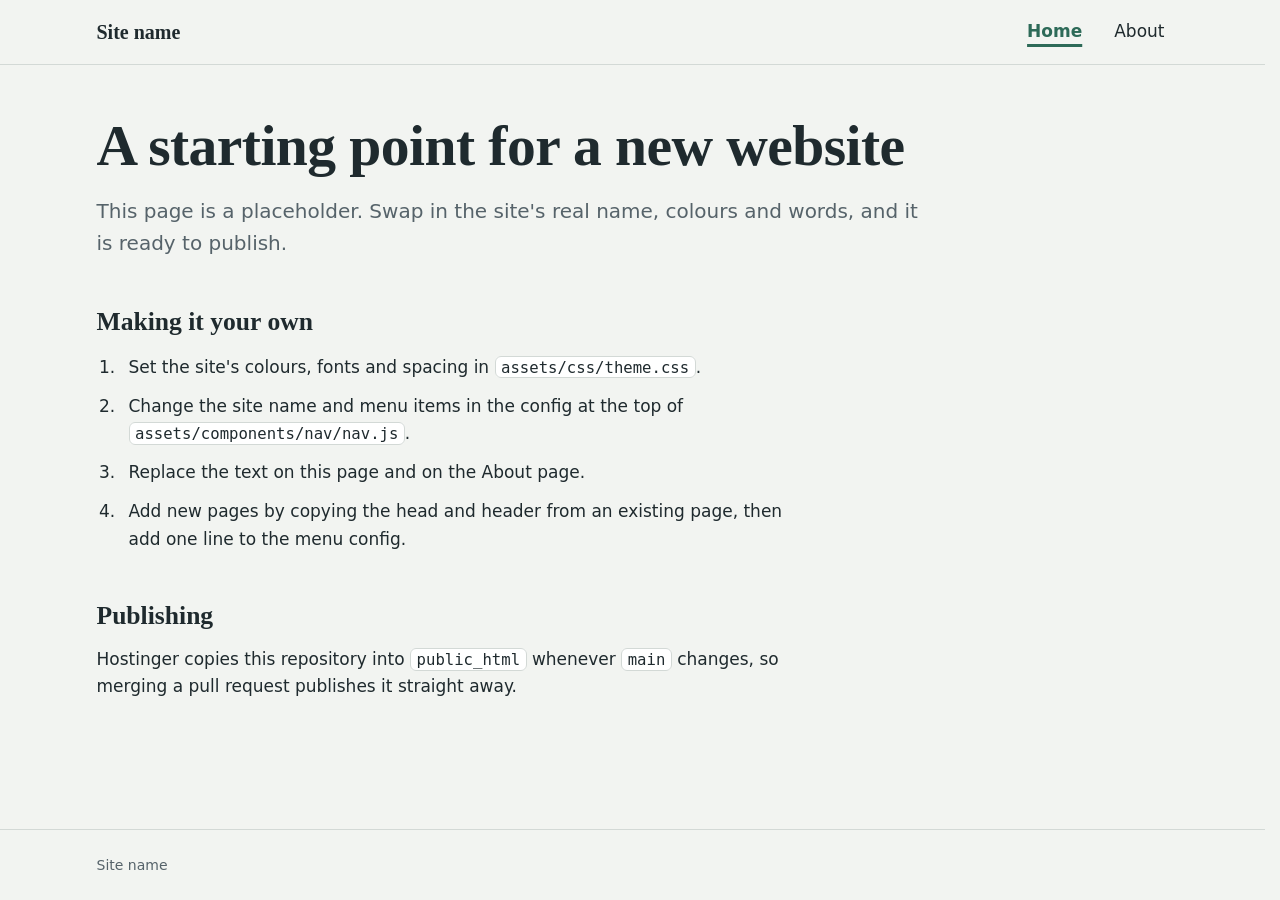
==== index.html @ b84b369e "Initial commit" ====
<!doctype html>
<html lang="en-AU">
<head>
  <meta charset="utf-8">
  <meta name="viewport" content="width=device-width, initial-scale=1">
  <title>Home | Site name</title>
  <meta name="description" content="A plain HTML, CSS and JavaScript starting point for a new website.">
  <link rel="stylesheet" href="assets/css/theme.css">
  <link rel="stylesheet" href="assets/css/main.css">
  <link rel="stylesheet" href="assets/components/nav/nav.css">
  <script src="assets/components/nav/nav.js" defer></script>
</head>
<body>
  <header data-site-nav></header>

  <main id="main" class="page" tabindex="-1">
    <h1>A starting point for a new website</h1>
    <p class="lede">This page is a placeholder. Swap in the site's real name, colours and words, and it is ready to publish.</p>

    <h2>Making it your own</h2>
    <ol class="steps">
      <li>Set the site's colours, fonts and spacing in <code>assets/css/theme.css</code>.</li>
      <li>Change the site name and menu items in the config at the top of <code>assets/components/nav/nav.js</code>.</li>
      <li>Replace the text on this page and on the About page.</li>
      <li>Add new pages by copying the head and header from an existing page, then add one line to the menu config.</li>
    </ol>

    <h2>Publishing</h2>
    <p>Hostinger copies this repository into <code>public_html</code> whenever <code>main</code> changes, so merging a pull request publishes it straight away.</p>
  </main>

  <footer class="site-footer">
    <p>Site name</p>
  </footer>
</body>
</html>
---- assets/css/theme.css ----
/*
  Theme: this site's colours, fonts and spacing.

  This is the ONLY file where colours and fonts are set. Every other
  stylesheet (including the nav component) reads these custom properties.
  The values below are placeholders for the template: replace them with
  each site's own palette and typefaces.
*/

:root {
  /* Colour: placeholder palette (cool paper, slate ink, eucalyptus accent) */
  --colour-paper: #f2f4f1;          /* page background */
  --colour-surface: #ffffff;        /* raised surfaces, mobile menu panel */
  --colour-ink: #1f2a2e;            /* body text */
  --colour-ink-muted: #56636a;      /* secondary text */
  --colour-line: #d3d9d6;           /* borders and dividers */
  --colour-accent: #2d6a58;         /* links, current page, focus ring */
  --colour-accent-strong: #1d4a3d;  /* hover and pressed states */
  --colour-on-accent: #ffffff;      /* text on accent backgrounds */

  /* Fonts: system stacks so the template loads nothing extra */
  --font-body: system-ui, -apple-system, "Segoe UI", Roboto, "Helvetica Neue", Arial, sans-serif;
  --font-display: "Iowan Old Style", "Palatino Linotype", Palatino, "Book Antiqua", Georgia, serif;

  /* Type scale (roughly a 1.25 ratio) */
  --text-sm: 0.875rem;
  --text-base: 1.0625rem;
  --text-lg: 1.25rem;
  --text-xl: 1.6rem;
  --text-2xl: 2.1rem;
  --text-3xl: clamp(2.4rem, 6vw, 3.6rem);
  --leading-body: 1.6;
  --leading-tight: 1.15;
  --measure: 66ch;                  /* comfortable line length */

  /* Spacing */
  --space-1: 0.25rem;
  --space-2: 0.5rem;
  --space-3: 0.75rem;
  --space-4: 1rem;
  --space-5: 1.5rem;
  --space-6: 2rem;
  --space-7: 3rem;
  --space-8: 4.5rem;

  /* Layout */
  --page-max-width: 72rem;
  --page-gutter: clamp(1rem, 4vw, 2.5rem);
  --radius: 0.375rem;

  /* Navigation */
  --nav-bar-height: 4rem;           /* fixed height of the top bar */
  --nav-link-gap: var(--space-5);
  --focus-ring: 3px solid var(--colour-accent);
  --focus-offset: 3px;

  /* Stacking order: the header must sit above everything else on the page */
  --z-nav: 1000;

  /* Motion */
  --duration-fast: 160ms;
  --easing: cubic-bezier(0.2, 0, 0, 1);

  /*
    Breakpoint (for reference only: custom properties cannot be used inside
    media queries). The mobile menu applies under 768 px; 768 px and wider is
    the desktop menu. nav.css and nav.js both use this value.
  */
}
---- assets/css/main.css ----
/*
  Base page styles. Colours, fonts and spacing come from theme.css.
*/

*,
*::before,
*::after {
  box-sizing: border-box;
}

html {
  -webkit-text-size-adjust: 100%;
  text-size-adjust: 100%;
  scrollbar-gutter: stable;
}

body {
  margin: 0;
  min-height: 100vh;
  display: flex;
  flex-direction: column;
  background: var(--colour-paper);
  color: var(--colour-ink);
  font-family: var(--font-body);
  font-size: var(--text-base);
  line-height: var(--leading-body);
}

img {
  max-width: 100%;
  height: auto;
  display: block;
}

h1,
h2,
h3 {
  font-family: var(--font-display);
  font-weight: 600;
  line-height: var(--leading-tight);
  margin: 0 0 var(--space-4);
  text-wrap: balance;
}

h1 {
  font-size: var(--text-3xl);
  letter-spacing: -0.01em;
}

h2 {
  font-size: var(--text-xl);
  margin-top: var(--space-7);
}

p {
  margin: 0 0 var(--space-4);
  max-width: var(--measure);
}

a {
  color: var(--colour-accent);
  text-underline-offset: 0.18em;
}

a:hover {
  color: var(--colour-accent-strong);
}

:focus-visible {
  outline: var(--focus-ring);
  outline-offset: var(--focus-offset);
}

/* Page layout */

.page {
  flex: 1;
  width: 100%;
  max-width: var(--page-max-width);
  margin: 0 auto;
  padding: var(--space-7) var(--page-gutter) var(--space-8);
}

.page:focus {
  outline: none;
}

.lede {
  font-size: var(--text-lg);
  color: var(--colour-ink-muted);
}

.steps {
  max-width: var(--measure);
  padding-left: var(--space-5);
}

.steps li {
  margin-bottom: var(--space-3);
  padding-left: var(--space-2);
}

code {
  font-size: 0.92em;
  background: var(--colour-surface);
  border: 1px solid var(--colour-line);
  border-radius: var(--radius);
  padding: 0.05em 0.35em;
}

.site-footer {
  border-top: 1px solid var(--colour-line);
  color: var(--colour-ink-muted);
  font-size: var(--text-sm);
}

.site-footer p {
  max-width: var(--page-max-width);
  margin: 0 auto;
  padding: var(--space-5) var(--page-gutter);
}

@media (prefers-reduced-motion: reduce) {
  *,
  *::before,
  *::after {
    animation-duration: 0.01ms !important;
    transition-duration: 0.01ms !important;
  }
}
---- assets/components/nav/nav.css ----
/*
  Shared navigation menu styles.
  Colours, fonts and sizes come from assets/css/theme.css.

  Breakpoint: the mobile menu applies under 768 px. This must match
  DESKTOP_QUERY in nav.js.

  Do not add transform, filter or backdrop-filter to .site-header: they
  would trap the fixed mobile panel inside the header.
*/

/*
  Sections reached from a link (in the menu, in the page, or from another
  page) stop just below the sticky header instead of underneath it.
  Set on elements with an id rather than as scroll-padding on <html>:
  scroll-padding makes the page jump when the header itself gets focus.
*/
:where([id]:not(.site-nav__panel)) {
  scroll-margin-top: calc(var(--nav-bar-height) + var(--space-4));
}

/* Reserve the bar's space before the script runs, so the page does not jump. */
[data-site-nav] {
  min-height: var(--nav-bar-height);
}

.site-header {
  position: sticky;
  top: 0;
  z-index: var(--z-nav);
  background: var(--colour-paper);
  border-bottom: 1px solid var(--colour-line);
  font-family: var(--font-body);
}

.site-nav__bar {
  display: flex;
  align-items: center;
  justify-content: space-between;
  gap: var(--space-4);
  height: var(--nav-bar-height);
  max-width: var(--page-max-width);
  margin: 0 auto;
  padding: 0 var(--page-gutter);
}

/* Skip link: hidden until it receives keyboard focus */
.site-nav__skip {
  position: absolute;
  top: var(--space-2);
  left: var(--space-2);
  z-index: 1;
  padding: var(--space-2) var(--space-4);
  background: var(--colour-accent);
  color: var(--colour-on-accent);
  border-radius: var(--radius);
  transform: translateY(-200%);
}

.site-nav__skip:focus {
  transform: none;
  color: var(--colour-on-accent);
}

.site-nav__brand {
  font-family: var(--font-display);
  font-size: var(--text-lg);
  font-weight: 600;
  color: var(--colour-ink);
  text-decoration: none;
  white-space: nowrap;
  overflow: hidden;
  text-overflow: ellipsis;
  min-width: 0;
}

.site-nav__brand:hover {
  color: var(--colour-accent-strong);
}

.site-nav__list {
  list-style: none;
  margin: 0;
  padding: 0;
}

.site-nav__link {
  color: var(--colour-ink);
  text-decoration: none;
  border-radius: var(--radius);
}

.site-nav__link:hover {
  color: var(--colour-accent-strong);
  text-decoration: underline;
  text-decoration-thickness: 1px;
}

.site-nav__link[aria-current="page"] {
  color: var(--colour-accent);
  font-weight: 600;
  text-decoration: underline;
  text-decoration-thickness: 3px;
  text-underline-offset: 0.4em;
}

.site-nav__skip:focus-visible,
.site-nav__brand:focus-visible,
.site-nav__link:focus-visible,
.site-nav__toggle:focus-visible {
  outline: var(--focus-ring);
  outline-offset: var(--focus-offset);
}

/* Hamburger button */
.site-nav__toggle {
  display: none;
  flex: none;
  align-items: center;
  justify-content: center;
  width: 2.75rem;
  height: 2.75rem;
  margin-right: calc(var(--space-2) * -1);
  padding: 0;
  border: 0;
  border-radius: var(--radius);
  background: transparent;
  color: var(--colour-ink);
  cursor: pointer;
}

.site-nav__icon,
.site-nav__icon::before,
.site-nav__icon::after {
  display: block;
  width: 1.375rem;
  height: 2px;
  background: currentColor;
  border-radius: 1px;
  transition: transform var(--duration-fast) var(--easing),
    background-color var(--duration-fast) var(--easing);
}

.site-nav__icon {
  position: relative;
}

.site-nav__icon::before,
.site-nav__icon::after {
  content: "";
  position: absolute;
  left: 0;
}

.site-nav__icon::before {
  transform: translateY(-7px);
}

.site-nav__icon::after {
  transform: translateY(7px);
}

/* Bars become a cross while the menu is open */
.site-nav__toggle[aria-expanded="true"] .site-nav__icon {
  background-color: transparent;
}

.site-nav__toggle[aria-expanded="true"] .site-nav__icon::before {
  transform: rotate(45deg);
}

.site-nav__toggle[aria-expanded="true"] .site-nav__icon::after {
  transform: rotate(-45deg);
}

/* Desktop: 768 px and wider */
@media (min-width: 768px) {
  .site-nav__list {
    display: flex;
    gap: var(--nav-link-gap);
  }

  .site-nav__link {
    display: inline-block;
    padding: var(--space-2) var(--space-1);
  }
}

/* Mobile: under 768 px */
@media (max-width: 767.98px) {
  .site-nav__toggle {
    display: inline-flex;
  }

  /* The panel fills the screen below the bar and scrolls on its own */
  .site-nav__panel {
    position: fixed;
    top: var(--nav-bar-height);
    right: 0;
    bottom: 0;
    left: 0;
    overflow-y: auto;
    overscroll-behavior: contain;
    padding: var(--space-4) var(--page-gutter) var(--space-7);
    background: var(--colour-surface);
    border-top: 1px solid var(--colour-line);
    visibility: hidden;
    opacity: 0;
    transform: translateY(-0.5rem);
    transition: opacity var(--duration-fast) var(--easing),
      transform var(--duration-fast) var(--easing),
      visibility 0s linear var(--duration-fast);
  }

  .site-header.is-open .site-nav__panel {
    visibility: visible;
    opacity: 1;
    transform: none;
    transition: opacity var(--duration-fast) var(--easing),
      transform var(--duration-fast) var(--easing),
      visibility 0s linear 0s;
  }

  .site-nav__list li {
    border-bottom: 1px solid var(--colour-line);
  }

  .site-nav__link {
    display: block;
    padding: var(--space-4) var(--space-1);
    font-size: var(--text-lg);
  }
}

/*
  Stops the page behind the open mobile menu from scrolling.
  Lock <html> only: putting overflow: hidden on <body> as well makes the body
  its own scroll container, which breaks the sticky header on scrolled pages.
*/
html.site-nav-lock {
  overflow: hidden;
}
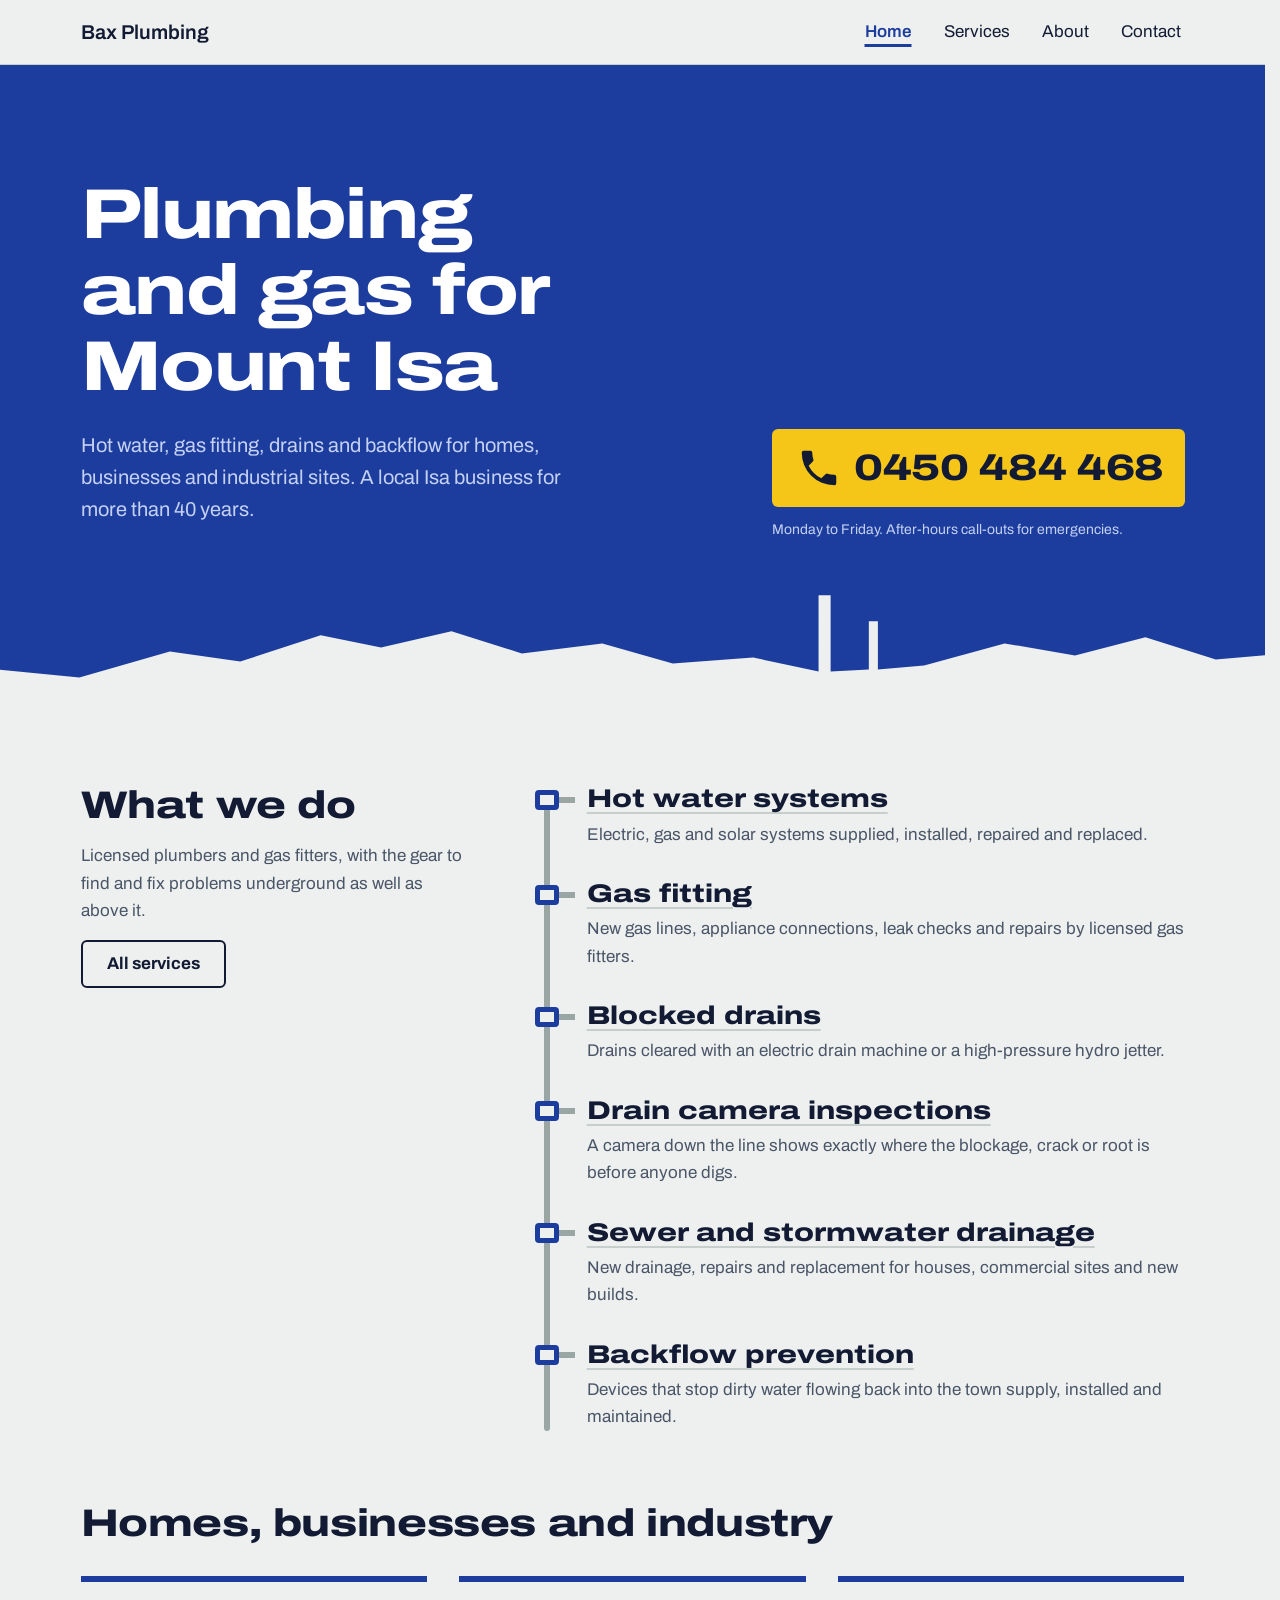
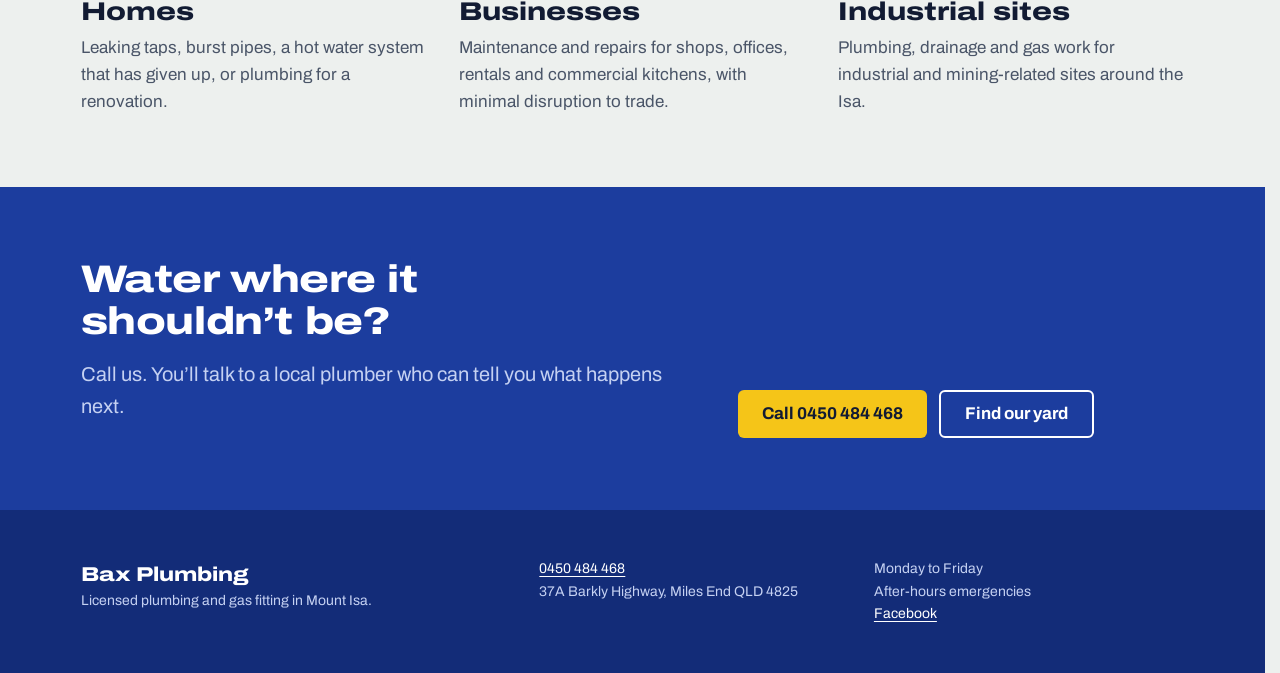
==== commit a224a391: "Redesign site for Bax Plumbing, Mount Isa New home, services, about and contact pages with the busin" ====
--- a/index.html
+++ b/index.html
@@ -3,34 +3,147 @@
 <head>
   <meta charset="utf-8">
   <meta name="viewport" content="width=device-width, initial-scale=1">
-  <title>Home | Site name</title>
-  <meta name="description" content="A plain HTML, CSS and JavaScript starting point for a new website.">
+  <title>Bax Plumbing | Plumbers and gas fitters in Mount Isa</title>
+  <meta name="description" content="Bax Plumbing: hot water, gas fitting, drain clearing, drain cameras and backflow prevention for homes, businesses and industry in Mount Isa. Local for more than 40 years.">
+  <link rel="preload" href="assets/fonts/archivo-variable-latin.woff2" as="font" type="font/woff2" crossorigin>
   <link rel="stylesheet" href="assets/css/theme.css">
   <link rel="stylesheet" href="assets/css/main.css">
   <link rel="stylesheet" href="assets/components/nav/nav.css">
   <script src="assets/components/nav/nav.js" defer></script>
+  <script type="application/ld+json">
+  {
+    "@context": "https://schema.org",
+    "@type": "Plumber",
+    "name": "Bax Plumbing Pty Ltd",
+    "telephone": "+61 450 484 468",
+    "address": {
+      "@type": "PostalAddress",
+      "streetAddress": "37A Barkly Highway",
+      "addressLocality": "Miles End",
+      "addressRegion": "QLD",
+      "postalCode": "4825",
+      "addressCountry": "AU"
+    },
+    "areaServed": "Mount Isa",
+    "sameAs": ["https://www.facebook.com/BaxPlumbingContractors/"]
+  }
+  </script>
 </head>
 <body>
   <header data-site-nav></header>
 
-  <main id="main" class="page" tabindex="-1">
-    <h1>A starting point for a new website</h1>
-    <p class="lede">This page is a placeholder. Swap in the site's real name, colours and words, and it is ready to publish.</p>
+  <main id="main" tabindex="-1">
+    <section class="hero sky" aria-labelledby="hero-title">
+      <div class="wrap hero__inner">
+        <div>
+          <h1 id="hero-title">Plumbing and gas for Mount Isa</h1>
+          <p class="lede">Hot water, gas fitting, drains and backflow for homes, businesses and industrial sites. A local Isa business for more than 40 years.</p>
+        </div>
+        <div class="hero__call">
+          <a class="btn btn--call hero__phone" href="tel:+61450484468">
+            <svg viewBox="0 0 24 24" aria-hidden="true" focusable="false"><path fill="currentColor" d="M6.6 10.8a15.1 15.1 0 0 0 6.6 6.6l2.2-2.2a1 1 0 0 1 1-.25 11.4 11.4 0 0 0 3.6.57 1 1 0 0 1 1 1V20a1 1 0 0 1-1 1A17 17 0 0 1 3 4a1 1 0 0 1 1-1h3.5a1 1 0 0 1 1 1c0 1.25.2 2.45.57 3.57a1 1 0 0 1-.25 1L6.6 10.8Z"/></svg>
+            0450 484 468
+          </a>
+          <p class="hero__note muted">Monday to Friday. After-hours call-outs for emergencies.</p>
+        </div>
+      </div>
+      <svg class="hero__skyline" viewBox="0 0 1440 140" preserveAspectRatio="xMidYMax slice" aria-hidden="true" focusable="false">
+        <path fill="currentColor" d="M0 112 L90 96 L170 104 L260 78 L330 88 L410 62 L470 74 L540 58 L610 80 L690 70 L760 90 L840 84 L905 98 L905 22 L917 22 L917 98 L955 96 L955 48 L964 48 L964 96 L1010 92 L1090 70 L1160 82 L1230 64 L1300 86 L1370 80 L1440 92 L1440 140 L0 140 Z"/>
+      </svg>
+    </section>
 
-    <h2>Making it your own</h2>
-    <ol class="steps">
-      <li>Set the site's colours, fonts and spacing in <code>assets/css/theme.css</code>.</li>
-      <li>Change the site name and menu items in the config at the top of <code>assets/components/nav/nav.js</code>.</li>
-      <li>Replace the text on this page and on the About page.</li>
-      <li>Add new pages by copying the head and header from an existing page, then add one line to the menu config.</li>
-    </ol>
+    <section class="section" aria-labelledby="services-title">
+      <div class="wrap split">
+        <div class="section__head">
+          <h2 id="services-title">What we do</h2>
+          <p>Licensed plumbers and gas fitters, with the gear to find and fix problems underground as well as above it.</p>
+          <a class="btn btn--plain" href="services.html">All services</a>
+        </div>
+        <ul class="pipe-run">
+          <li>
+            <h3><a href="services.html#hot-water">Hot water systems</a></h3>
+            <p>Electric, gas and solar systems supplied, installed, repaired and replaced.</p>
+          </li>
+          <li>
+            <h3><a href="services.html#gas">Gas fitting</a></h3>
+            <p>New gas lines, appliance connections, leak checks and repairs by licensed gas fitters.</p>
+          </li>
+          <li>
+            <h3><a href="services.html#drains">Blocked drains</a></h3>
+            <p>Drains cleared with an electric drain machine or a high-pressure hydro jetter.</p>
+          </li>
+          <li>
+            <h3><a href="services.html#camera">Drain camera inspections</a></h3>
+            <p>A camera down the line shows exactly where the blockage, crack or root is before anyone digs.</p>
+          </li>
+          <li>
+            <h3><a href="services.html#sewer">Sewer and stormwater drainage</a></h3>
+            <p>New drainage, repairs and replacement for houses, commercial sites and new builds.</p>
+          </li>
+          <li>
+            <h3><a href="services.html#backflow">Backflow prevention</a></h3>
+            <p>Devices that stop dirty water flowing back into the town supply, installed and maintained.</p>
+          </li>
+        </ul>
+      </div>
+    </section>
 
-    <h2>Publishing</h2>
-    <p>Hostinger copies this repository into <code>public_html</code> whenever <code>main</code> changes, so merging a pull request publishes it straight away.</p>
+    <section class="section" aria-labelledby="sectors-title">
+      <div class="wrap">
+        <div class="section__head">
+          <h2 id="sectors-title">Homes, businesses and industry</h2>
+        </div>
+        <ul class="sectors">
+          <li>
+            <h3>Homes</h3>
+            <p>Leaking taps, burst pipes, a hot water system that has given up, or plumbing for a renovation.</p>
+          </li>
+          <li>
+            <h3>Businesses</h3>
+            <p>Maintenance and repairs for shops, offices, rentals and commercial kitchens, with minimal disruption to trade.</p>
+          </li>
+          <li>
+            <h3>Industrial sites</h3>
+            <p>Plumbing, drainage and gas work for industrial and mining-related sites around the Isa.</p>
+          </li>
+        </ul>
+      </div>
+    </section>
+
+    <section class="sky call-band" aria-labelledby="call-title">
+      <div class="wrap call-band__inner">
+        <div>
+          <h2 id="call-title">Water where it shouldn’t be?</h2>
+          <p class="lede">Call us. You’ll talk to a local plumber who can tell you what happens next.</p>
+        </div>
+        <div class="call-band__actions">
+          <a class="btn btn--call" href="tel:+61450484468">Call 0450 484 468</a>
+          <a class="btn btn--plain" href="contact.html">Find our yard</a>
+        </div>
+      </div>
+    </section>
   </main>
 
   <footer class="site-footer">
-    <p>Site name</p>
+    <div class="wrap site-footer__inner">
+      <div>
+        <p class="site-footer__name">Bax Plumbing</p>
+        <p>Licensed plumbing and gas fitting in Mount Isa.</p>
+      </div>
+      <div>
+        <p><a href="tel:+61450484468">0450 484 468</a></p>
+        <p>37A Barkly Highway, Miles End QLD 4825</p>
+      </div>
+      <div>
+        <p>Monday to Friday</p>
+        <p>After-hours emergencies</p>
+        <p><a href="https://www.facebook.com/BaxPlumbingContractors/">Facebook</a></p>
+      </div>
+    </div>
   </footer>
+
+  <div class="call-bar">
+    <a class="btn btn--call" href="tel:+61450484468">Call 0450 484 468</a>
+  </div>
 </body>
 </html>
--- a/assets/css/theme.css
+++ b/assets/css/theme.css
@@ -1,37 +1,63 @@
 /*
-  Theme: this site's colours, fonts and spacing.
+  Theme: Bax Plumbing's colours, fonts and spacing.
 
   This is the ONLY file where colours and fonts are set. Every other
   stylesheet (including the nav component) reads these custom properties.
-  The values below are placeholders for the template: replace them with
-  each site's own palette and typefaces.
+
+  Direction: trade signwriting for an outback town. Cobalt "Isa sky",
+  hi-vis yellow saved for calls to action, galvanised-steel greys.
+  One typeface (Archivo) used at two widths: wide and heavy for headings,
+  normal width for reading.
 */
 
+/* Archivo variable font (SIL Open Font Licence), self-hosted so the site
+   loads nothing from other servers. Covers weights 100–900, widths 62–125%. */
+@font-face {
+  font-family: "Archivo";
+  font-style: normal;
+  font-weight: 100 900;
+  font-stretch: 62% 125%;
+  font-display: swap;
+  src: url("../fonts/archivo-variable-latin.woff2") format("woff2");
+}
+
 :root {
-  /* Colour: placeholder palette (cool paper, slate ink, eucalyptus accent) */
-  --colour-paper: #f2f4f1;          /* page background */
+  /* Colour */
+  --colour-paper: #edf0ee;          /* page background: galvanised grey */
   --colour-surface: #ffffff;        /* raised surfaces, mobile menu panel */
-  --colour-ink: #1f2a2e;            /* body text */
-  --colour-ink-muted: #56636a;      /* secondary text */
-  --colour-line: #d3d9d6;           /* borders and dividers */
-  --colour-accent: #2d6a58;         /* links, current page, focus ring */
-  --colour-accent-strong: #1d4a3d;  /* hover and pressed states */
+  --colour-ink: #121b33;            /* body text: deep navy */
+  --colour-ink-muted: #4a5568;      /* secondary text */
+  --colour-line: #c7cfcd;           /* borders and dividers */
+  --colour-accent: #1c3d9e;         /* links, current page, focus ring */
+  --colour-accent-strong: #122a72;  /* hover and pressed states */
   --colour-on-accent: #ffffff;      /* text on accent backgrounds */
 
-  /* Fonts: system stacks so the template loads nothing extra */
-  --font-body: system-ui, -apple-system, "Segoe UI", Roboto, "Helvetica Neue", Arial, sans-serif;
-  --font-display: "Iowan Old Style", "Palatino Linotype", Palatino, "Book Antiqua", Georgia, serif;
+  --colour-sky: #1c3d9e;            /* hero and feature bands */
+  --colour-sky-deep: #132c78;       /* darker band, footer */
+  --colour-on-sky: #ffffff;         /* text on sky */
+  --colour-on-sky-muted: #c5d1f2;   /* secondary text on sky */
+  --colour-hivis: #f5c518;          /* call buttons only */
+  --colour-hivis-strong: #ffd84a;   /* call button hover */
+  --colour-on-hivis: #121b33;       /* text on hi-vis */
+  --colour-pipe: #9aa6a3;           /* the pipe-run line on service lists */
+
+  /* Fonts */
+  --font-body: "Archivo", system-ui, -apple-system, "Segoe UI", Roboto, "Helvetica Neue", Arial, sans-serif;
+  --font-display: "Archivo", "Arial Black", system-ui, sans-serif;
+  --display-stretch: 125%;          /* wide signwriting headings */
+  --display-weight: 800;
 
   /* Type scale (roughly a 1.25 ratio) */
   --text-sm: 0.875rem;
   --text-base: 1.0625rem;
   --text-lg: 1.25rem;
   --text-xl: 1.6rem;
-  --text-2xl: 2.1rem;
-  --text-3xl: clamp(2.4rem, 6vw, 3.6rem);
+  --text-2xl: clamp(1.75rem, 4vw, 2.4rem);
+  --text-3xl: clamp(2.2rem, 6.2vw, 4.4rem);
+  --text-phone: clamp(1.45rem, 1.2rem + 1.6vw, 2.3rem);
   --leading-body: 1.6;
-  --leading-tight: 1.15;
-  --measure: 66ch;                  /* comfortable line length */
+  --leading-tight: 1.08;
+  --measure: 62ch;                  /* comfortable line length */
 
   /* Spacing */
   --space-1: 0.25rem;
@@ -42,20 +68,24 @@
   --space-6: 2rem;
   --space-7: 3rem;
   --space-8: 4.5rem;
+  --space-9: 7rem;
 
   /* Layout */
-  --page-max-width: 72rem;
+  --page-max-width: 74rem;
   --page-gutter: clamp(1rem, 4vw, 2.5rem);
   --radius: 0.375rem;
+  --pipe-width: 6px;
 
   /* Navigation */
   --nav-bar-height: 4rem;           /* fixed height of the top bar */
   --nav-link-gap: var(--space-5);
   --focus-ring: 3px solid var(--colour-accent);
+  --focus-ring-on-sky: 3px solid var(--colour-hivis);
   --focus-offset: 3px;
 
   /* Stacking order: the header must sit above everything else on the page */
   --z-nav: 1000;
+  --z-call-bar: 900;                /* mobile call bar sits below the menu */
 
   /* Motion */
   --duration-fast: 160ms;
--- a/assets/css/main.css
+++ b/assets/css/main.css
@@ -26,7 +26,8 @@
   line-height: var(--leading-body);
 }
 
-img {
+img,
+svg {
   max-width: 100%;
   height: auto;
   display: block;
@@ -36,7 +37,8 @@
 h2,
 h3 {
   font-family: var(--font-display);
-  font-weight: 600;
+  font-stretch: var(--display-stretch);
+  font-weight: var(--display-weight);
   line-height: var(--leading-tight);
   margin: 0 0 var(--space-4);
   text-wrap: balance;
@@ -44,12 +46,16 @@
 
 h1 {
   font-size: var(--text-3xl);
+  letter-spacing: -0.02em;
+}
+
+h2 {
+  font-size: var(--text-2xl);
   letter-spacing: -0.01em;
 }
 
-h2 {
-  font-size: var(--text-xl);
-  margin-top: var(--space-7);
+h3 {
+  font-size: var(--text-lg);
 }
 
 p {
@@ -71,18 +77,18 @@
   outline-offset: var(--focus-offset);
 }
 
-/* Page layout */
-
-.page {
+main:focus {
+  outline: none;
+}
+
+main {
   flex: 1;
-  width: 100%;
+}
+
+.wrap {
   max-width: var(--page-max-width);
   margin: 0 auto;
-  padding: var(--space-7) var(--page-gutter) var(--space-8);
-}
-
-.page:focus {
-  outline: none;
+  padding: 0 var(--page-gutter);
 }
 
 .lede {
@@ -90,34 +96,496 @@
   color: var(--colour-ink-muted);
 }
 
-.steps {
+/* ---------------------------------------------------------------
+   Buttons
+   --------------------------------------------------------------- */
+
+.btn {
+  display: inline-flex;
+  align-items: center;
+  gap: var(--space-3);
+  min-height: 3rem;
+  padding: var(--space-3) var(--space-5);
+  border-radius: var(--radius);
+  font-weight: 700;
+  text-decoration: none;
+  line-height: 1.2;
+}
+
+/* Hi-vis: used only for calling the business */
+.btn--call {
+  background: var(--colour-hivis);
+  color: var(--colour-on-hivis);
+}
+
+.btn--call:hover {
+  background: var(--colour-hivis-strong);
+  color: var(--colour-on-hivis);
+}
+
+.btn--plain {
+  border: 2px solid currentColor;
+  color: inherit;
+}
+
+.btn--plain:hover {
+  color: inherit;
+  background: rgb(255 255 255 / 0.12);
+}
+
+.btn svg {
+  width: 1.25em;
+  height: 1.25em;
+  flex: none;
+}
+
+/* ---------------------------------------------------------------
+   Sky bands (hero, call band): white text on cobalt
+   --------------------------------------------------------------- */
+
+.sky {
+  background: var(--colour-sky);
+  color: var(--colour-on-sky);
+}
+
+.sky a:not(.btn) {
+  color: var(--colour-on-sky);
+}
+
+.sky :focus-visible {
+  outline: var(--focus-ring-on-sky);
+}
+
+.sky .lede,
+.sky .muted {
+  color: var(--colour-on-sky-muted);
+}
+
+/* ---------------------------------------------------------------
+   Home hero
+   --------------------------------------------------------------- */
+
+.hero {
+  position: relative;
+  overflow: hidden;
+}
+
+.hero__inner {
+  display: grid;
+  gap: var(--space-6);
+  padding-top: var(--space-8);
+  padding-bottom: var(--space-6);
+}
+
+.hero h1 {
+  max-width: 14ch;
+  margin-bottom: var(--space-5);
+}
+
+.hero .lede {
+  max-width: 44ch;
+}
+
+/* The phone number is the point of the page, so it gets the most room */
+.hero__call {
+  display: grid;
+  gap: var(--space-3);
+  align-content: start;
+}
+
+.hero__phone {
+  font-size: var(--text-phone);
+  font-stretch: var(--display-stretch);
+  font-weight: var(--display-weight);
+  letter-spacing: -0.01em;
+  white-space: nowrap;
+  padding: var(--space-4) var(--space-5);
+}
+
+.hero__note {
+  margin: 0;
+  font-size: var(--text-sm);
+}
+
+/* Skyline: the ranges and mine stacks of Mount Isa, cut out of the page
+   colour so the page below rises into the hero like the horizon. */
+.hero__skyline {
+  width: 100%;
+  height: clamp(4.5rem, 11vw, 9rem);
+  color: var(--colour-paper);
+  margin-bottom: -1px;
+}
+
+@media (min-width: 900px) {
+  .hero__inner {
+    grid-template-columns: minmax(0, 1.6fr) minmax(0, 1fr);
+    align-items: end;
+    padding-top: var(--space-9);
+  }
+
+  .hero__call {
+    justify-items: start;
+  }
+}
+
+/* ---------------------------------------------------------------
+   Inner page introduction
+   --------------------------------------------------------------- */
+
+.page-intro {
+  padding-top: var(--space-8);
+  padding-bottom: var(--space-7);
+}
+
+.page-intro h1 {
+  max-width: 16ch;
+}
+
+/* ---------------------------------------------------------------
+   Sections
+   --------------------------------------------------------------- */
+
+.section {
+  padding-top: var(--space-8);
+  padding-bottom: var(--space-8);
+}
+
+.section + .section,
+.section--flush {
+  padding-top: 0;
+}
+
+.section__head {
+  margin-bottom: var(--space-6);
+}
+
+.section__head p {
+  color: var(--colour-ink-muted);
+}
+
+@media (min-width: 900px) {
+  .split {
+    display: grid;
+    grid-template-columns: minmax(0, 1fr) minmax(0, 1.7fr);
+    gap: var(--space-8);
+    align-items: start;
+  }
+
+  .split > .section__head {
+    position: sticky;
+    top: calc(var(--nav-bar-height) + var(--space-6));
+  }
+}
+
+/* ---------------------------------------------------------------
+   Pipe run: services hang off a vertical pipe like fittings.
+   Not a sequence, so the fittings are plain, not numbered.
+   --------------------------------------------------------------- */
+
+.pipe-run {
+  --pipe-indent: 3.25rem;         /* room for the pipe and fittings */
+  --pipe-x: 0.75rem;              /* centre line of the pipe */
+  --fitting-w: 1.5rem;
+  --fitting-h: 1.25rem;
+  --fitting-top: 0.3rem;          /* lines the fitting up with the h3 */
+  list-style: none;
+  margin: 0;
+  padding: 0 0 0 var(--pipe-indent);
+  position: relative;
+}
+
+.pipe-run::before {
+  content: "";
+  position: absolute;
+  top: var(--fitting-top);
+  bottom: 0;
+  left: calc(var(--pipe-x) - var(--pipe-width) / 2);
+  width: var(--pipe-width);
+  border-radius: var(--pipe-width);
+  background: var(--colour-pipe);
+}
+
+.pipe-run > li {
+  position: relative;
+  padding-bottom: var(--space-6);
+}
+
+.pipe-run > li:last-child {
+  padding-bottom: 0;
+}
+
+/* The fitting: a collar on the pipe beside each service */
+.pipe-run > li::before {
+  content: "";
+  position: absolute;
+  z-index: 1;
+  top: var(--fitting-top);
+  left: calc(var(--pipe-x) - var(--fitting-w) / 2 - var(--pipe-indent));
+  width: var(--fitting-w);
+  height: var(--fitting-h);
+  border-radius: 0.25rem;
+  background: var(--colour-paper);
+  border: 5px solid var(--colour-sky);
+}
+
+/* The tee: a short branch from the pipe towards the service name */
+.pipe-run > li::after {
+  content: "";
+  position: absolute;
+  top: calc(var(--fitting-top) + var(--fitting-h) / 2 - var(--pipe-width) / 2);
+  left: calc(var(--pipe-x) - var(--pipe-indent));
+  width: calc(var(--pipe-indent) - var(--pipe-x) - var(--space-3));
+  height: var(--pipe-width);
+  background: var(--colour-pipe);
+}
+
+.pipe-run h3 {
+  font-size: var(--text-xl);
+  margin-bottom: var(--space-2);
+}
+
+.pipe-run h3 a {
+  color: var(--colour-ink);
+  text-decoration-color: var(--colour-line);
+  text-decoration-thickness: 2px;
+}
+
+.pipe-run h3 a:hover {
+  color: var(--colour-accent);
+  text-decoration-color: currentColor;
+}
+
+.pipe-run p {
+  margin: 0;
+  color: var(--colour-ink-muted);
+}
+
+/* ---------------------------------------------------------------
+   Who we work for: three plain columns, no cards
+   --------------------------------------------------------------- */
+
+.sectors {
+  display: grid;
+  gap: var(--space-6);
+  margin: 0;
+  padding: 0;
+  list-style: none;
+}
+
+.sectors > li {
+  border-top: var(--pipe-width) solid var(--colour-sky);
+  padding-top: var(--space-4);
+}
+
+.sectors h3 {
+  font-size: var(--text-xl);
+  margin-bottom: var(--space-2);
+}
+
+.sectors p {
+  margin: 0;
+  color: var(--colour-ink-muted);
+}
+
+@media (min-width: 768px) {
+  .sectors {
+    grid-template-columns: repeat(3, minmax(0, 1fr));
+  }
+}
+
+/* ---------------------------------------------------------------
+   Call band
+   --------------------------------------------------------------- */
+
+.call-band {
+  padding-top: var(--space-8);
+  padding-bottom: var(--space-8);
+}
+
+.call-band__inner {
+  display: grid;
+  gap: var(--space-6);
+}
+
+.call-band h2 {
+  max-width: 18ch;
+}
+
+.call-band__actions {
+  display: flex;
+  flex-wrap: wrap;
+  gap: var(--space-3);
+}
+
+@media (min-width: 900px) {
+  .call-band__inner {
+    grid-template-columns: minmax(0, 1.4fr) minmax(0, 1fr);
+    align-items: end;
+  }
+}
+
+/* ---------------------------------------------------------------
+   Service detail (services page)
+   --------------------------------------------------------------- */
+
+.service {
+  display: grid;
+  gap: var(--space-4);
+  padding: var(--space-7) 0;
+  border-top: 1px solid var(--colour-line);
+}
+
+.service:first-of-type {
+  border-top: 0;
+  padding-top: 0;
+}
+
+.service h2 {
+  font-size: var(--text-xl);
+  margin: 0;
+}
+
+.service ul {
+  margin: 0 0 var(--space-4);
+  padding-left: var(--space-5);
+  max-width: var(--measure);
+}
+
+.service li {
+  margin-bottom: var(--space-2);
+}
+
+@media (min-width: 900px) {
+  .service {
+    grid-template-columns: minmax(0, 1fr) minmax(0, 1.7fr);
+    gap: var(--space-8);
+  }
+}
+
+/* ---------------------------------------------------------------
+   Contact details
+   --------------------------------------------------------------- */
+
+.details {
+  display: grid;
+  gap: var(--space-6);
+  margin: 0;
+}
+
+.details dt {
+  font-weight: 700;
+  margin-bottom: var(--space-1);
+}
+
+.details dd {
+  margin: 0;
+  color: var(--colour-ink-muted);
+}
+
+.details .details__big {
+  font-size: var(--text-xl);
+  font-stretch: var(--display-stretch);
+  font-weight: var(--display-weight);
+  color: var(--colour-ink);
+}
+
+@media (min-width: 768px) {
+  .details {
+    grid-template-columns: repeat(2, minmax(0, 1fr));
+  }
+}
+
+.prose h2 {
+  margin-top: var(--space-7);
+}
+
+.prose ul {
   max-width: var(--measure);
   padding-left: var(--space-5);
 }
 
-.steps li {
-  margin-bottom: var(--space-3);
-  padding-left: var(--space-2);
-}
-
-code {
-  font-size: 0.92em;
-  background: var(--colour-surface);
-  border: 1px solid var(--colour-line);
-  border-radius: var(--radius);
-  padding: 0.05em 0.35em;
-}
+.prose li {
+  margin-bottom: var(--space-2);
+}
+
+/* ---------------------------------------------------------------
+   Footer
+   --------------------------------------------------------------- */
 
 .site-footer {
-  border-top: 1px solid var(--colour-line);
-  color: var(--colour-ink-muted);
+  background: var(--colour-sky-deep);
+  color: var(--colour-on-sky-muted);
   font-size: var(--text-sm);
 }
 
+.site-footer a {
+  color: var(--colour-on-sky);
+}
+
+.site-footer :focus-visible {
+  outline: var(--focus-ring-on-sky);
+}
+
+.site-footer__inner {
+  display: grid;
+  gap: var(--space-5);
+  padding-top: var(--space-7);
+  padding-bottom: var(--space-7);
+}
+
+.site-footer__name {
+  font-size: var(--text-lg);
+  font-stretch: var(--display-stretch);
+  font-weight: var(--display-weight);
+  color: var(--colour-on-sky);
+  margin-bottom: var(--space-2);
+}
+
 .site-footer p {
-  max-width: var(--page-max-width);
-  margin: 0 auto;
-  padding: var(--space-5) var(--page-gutter);
+  margin: 0;
+}
+
+@media (min-width: 768px) {
+  .site-footer__inner {
+    grid-template-columns: 1.4fr 1fr 1fr;
+  }
+}
+
+/* ---------------------------------------------------------------
+   Mobile call bar: always one tap from a plumber.
+   Sits below the nav (z-index) so the open menu covers it.
+   --------------------------------------------------------------- */
+
+.call-bar {
+  display: none;
+}
+
+@media (max-width: 767.98px) {
+  .call-bar {
+    display: flex;
+    position: fixed;
+    left: 0;
+    right: 0;
+    bottom: 0;
+    z-index: var(--z-call-bar);
+    padding: var(--space-2) var(--page-gutter) calc(var(--space-2) + env(safe-area-inset-bottom));
+    background: var(--colour-sky-deep);
+  }
+
+  .call-bar .btn {
+    flex: 1;
+    justify-content: center;
+    font-size: var(--text-lg);
+  }
+
+  .call-bar :focus-visible {
+    outline: var(--focus-ring-on-sky);
+  }
+
+  /* Room so the bar never hides the end of the footer */
+  body {
+    padding-bottom: 4.5rem;
+  }
 }
 
 @media (prefers-reduced-motion: reduce) {
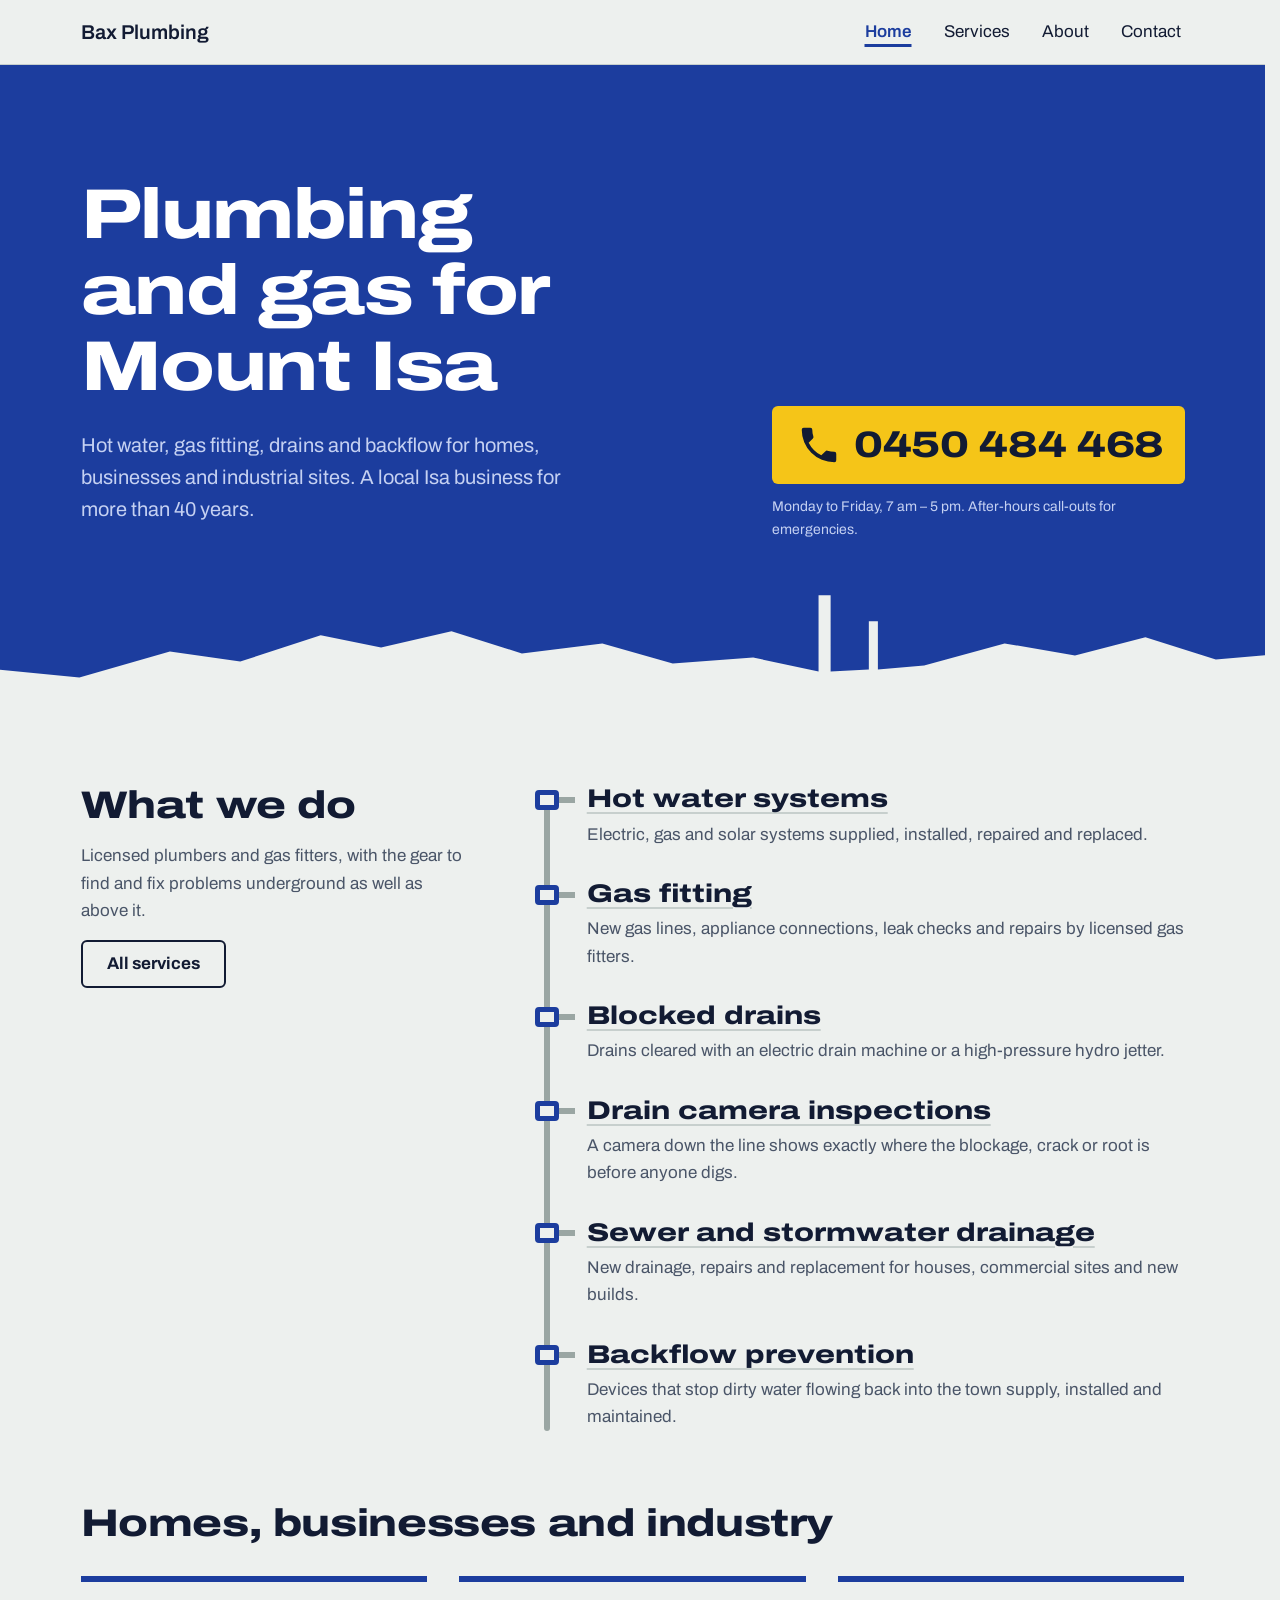
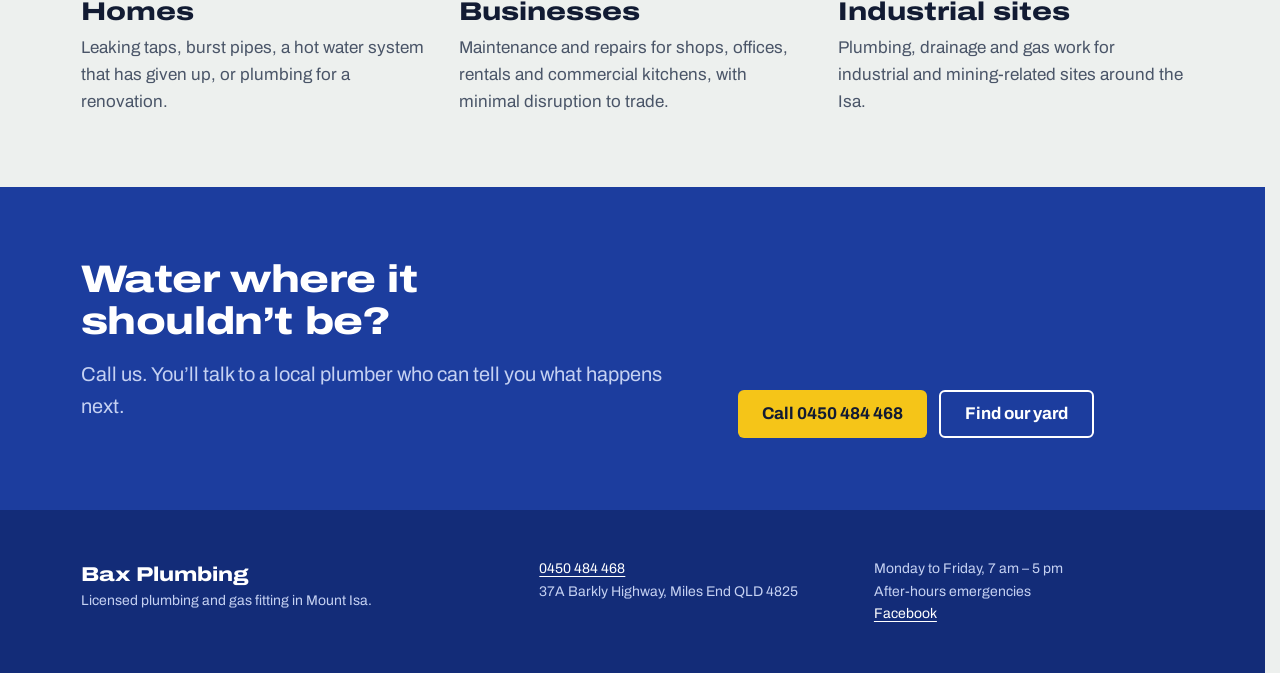
==== commit 49eac8f5: "Add opening hours and drop unconfirmed service details Hours from the Google Business listing: Monda" ====
--- a/index.html
+++ b/index.html
@@ -25,6 +25,7 @@
       "addressCountry": "AU"
     },
     "areaServed": "Mount Isa",
+    "openingHours": "Mo-Fr 07:00-17:00",
     "sameAs": ["https://www.facebook.com/BaxPlumbingContractors/"]
   }
   </script>
@@ -44,7 +45,7 @@
             <svg viewBox="0 0 24 24" aria-hidden="true" focusable="false"><path fill="currentColor" d="M6.6 10.8a15.1 15.1 0 0 0 6.6 6.6l2.2-2.2a1 1 0 0 1 1-.25 11.4 11.4 0 0 0 3.6.57 1 1 0 0 1 1 1V20a1 1 0 0 1-1 1A17 17 0 0 1 3 4a1 1 0 0 1 1-1h3.5a1 1 0 0 1 1 1c0 1.25.2 2.45.57 3.57a1 1 0 0 1-.25 1L6.6 10.8Z"/></svg>
             0450 484 468
           </a>
-          <p class="hero__note muted">Monday to Friday. After-hours call-outs for emergencies.</p>
+          <p class="hero__note muted">Monday to Friday, 7 am – 5 pm. After-hours call-outs for emergencies.</p>
         </div>
       </div>
       <svg class="hero__skyline" viewBox="0 0 1440 140" preserveAspectRatio="xMidYMax slice" aria-hidden="true" focusable="false">
@@ -135,7 +136,7 @@
         <p>37A Barkly Highway, Miles End QLD 4825</p>
       </div>
       <div>
-        <p>Monday to Friday</p>
+        <p>Monday to Friday, 7 am – 5 pm</p>
         <p>After-hours emergencies</p>
         <p><a href="https://www.facebook.com/BaxPlumbingContractors/">Facebook</a></p>
       </div>
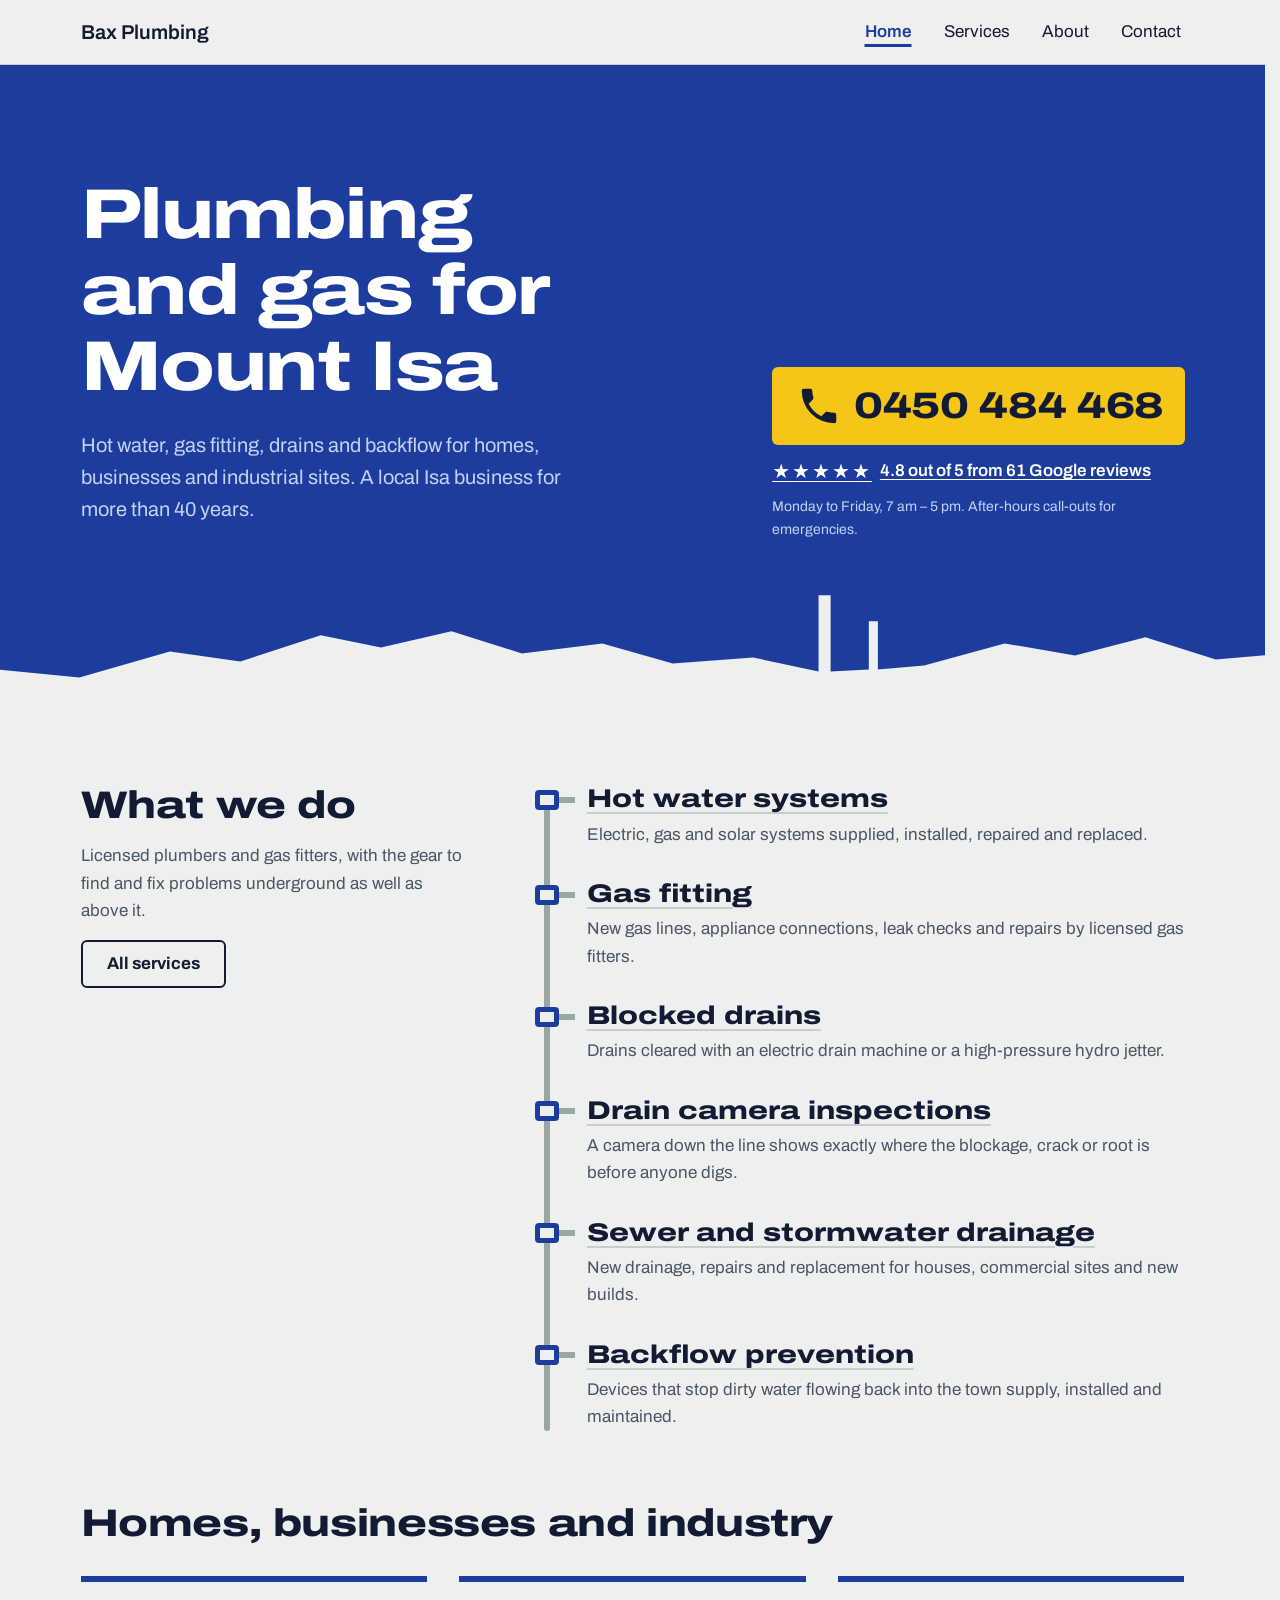
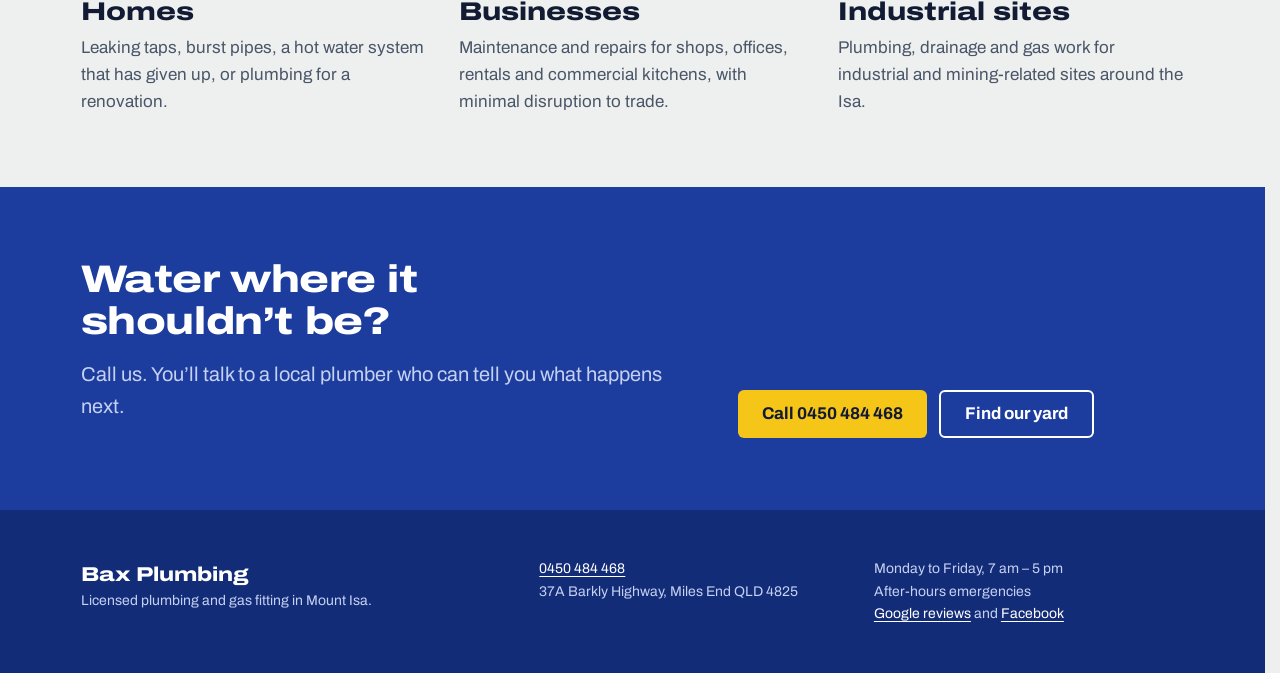
==== commit 7adc6b74: "Add Google rating and photos of the yard and a service truck Home hero links to the 4.8-star Google " ====
--- a/index.html
+++ b/index.html
@@ -44,6 +44,10 @@
           <a class="btn btn--call hero__phone" href="tel:+61450484468">
             <svg viewBox="0 0 24 24" aria-hidden="true" focusable="false"><path fill="currentColor" d="M6.6 10.8a15.1 15.1 0 0 0 6.6 6.6l2.2-2.2a1 1 0 0 1 1-.25 11.4 11.4 0 0 0 3.6.57 1 1 0 0 1 1 1V20a1 1 0 0 1-1 1A17 17 0 0 1 3 4a1 1 0 0 1 1-1h3.5a1 1 0 0 1 1 1c0 1.25.2 2.45.57 3.57a1 1 0 0 1-.25 1L6.6 10.8Z"/></svg>
             0450 484 468
+          </a>
+          <a class="hero__rating" href="https://www.google.com/maps/search/?api=1&amp;query=Bax+Plumbing+Pty+Ltd+37A+Barkly+Hwy+Mount+Isa+QLD+4825">
+            <span class="hero__stars" aria-hidden="true">★★★★★</span>
+            4.8 out of 5 from 61 Google reviews
           </a>
           <p class="hero__note muted">Monday to Friday, 7 am – 5 pm. After-hours call-outs for emergencies.</p>
         </div>
@@ -138,7 +142,7 @@
       <div>
         <p>Monday to Friday, 7 am – 5 pm</p>
         <p>After-hours emergencies</p>
-        <p><a href="https://www.facebook.com/BaxPlumbingContractors/">Facebook</a></p>
+        <p><a href="https://www.google.com/maps/search/?api=1&amp;query=Bax+Plumbing+Pty+Ltd+37A+Barkly+Hwy+Mount+Isa+QLD+4825">Google reviews</a> and <a href="https://www.facebook.com/BaxPlumbingContractors/">Facebook</a></p>
       </div>
     </div>
   </footer>
--- a/assets/css/main.css
+++ b/assets/css/main.css
@@ -596,3 +596,80 @@
     transition-duration: 0.01ms !important;
   }
 }
+
+/* ---------------------------------------------------------------
+   Google rating (home hero)
+   --------------------------------------------------------------- */
+
+.hero__rating {
+  display: inline-flex;
+  flex-wrap: wrap;
+  align-items: center;
+  gap: var(--space-2);
+  font-weight: 600;
+  text-decoration-thickness: 1px;
+}
+
+.hero__stars {
+  letter-spacing: 0.1em;
+  font-size: var(--text-lg);
+  line-height: 1;
+}
+
+/* ---------------------------------------------------------------
+   Photos
+   --------------------------------------------------------------- */
+
+.photo {
+  margin: 0;
+  max-width: 40rem;
+}
+
+.photo img {
+  width: 100%;
+  border-radius: var(--radius);
+  background: var(--colour-line);
+}
+
+.photo figcaption {
+  margin-top: var(--space-2);
+  font-size: var(--text-sm);
+  color: var(--colour-ink-muted);
+}
+
+/* Portrait photos stay narrow so they never look stretched */
+.photo--portrait {
+  max-width: 22rem;
+}
+
+.with-photo {
+  display: grid;
+  gap: var(--space-6);
+  margin-top: var(--space-7);
+}
+
+.with-photo h2 {
+  margin-top: 0;
+}
+
+.contact-grid {
+  display: grid;
+  gap: var(--space-7);
+}
+
+@media (min-width: 900px) {
+  .with-photo {
+    grid-template-columns: minmax(0, 1.4fr) minmax(0, 1fr);
+    align-items: start;
+  }
+
+  .contact-grid {
+    grid-template-columns: minmax(0, 1fr) minmax(0, 1fr);
+    align-items: start;
+  }
+
+  /* Contact details stack in one column beside the photo */
+  .contact-grid .details {
+    grid-template-columns: 1fr;
+  }
+}
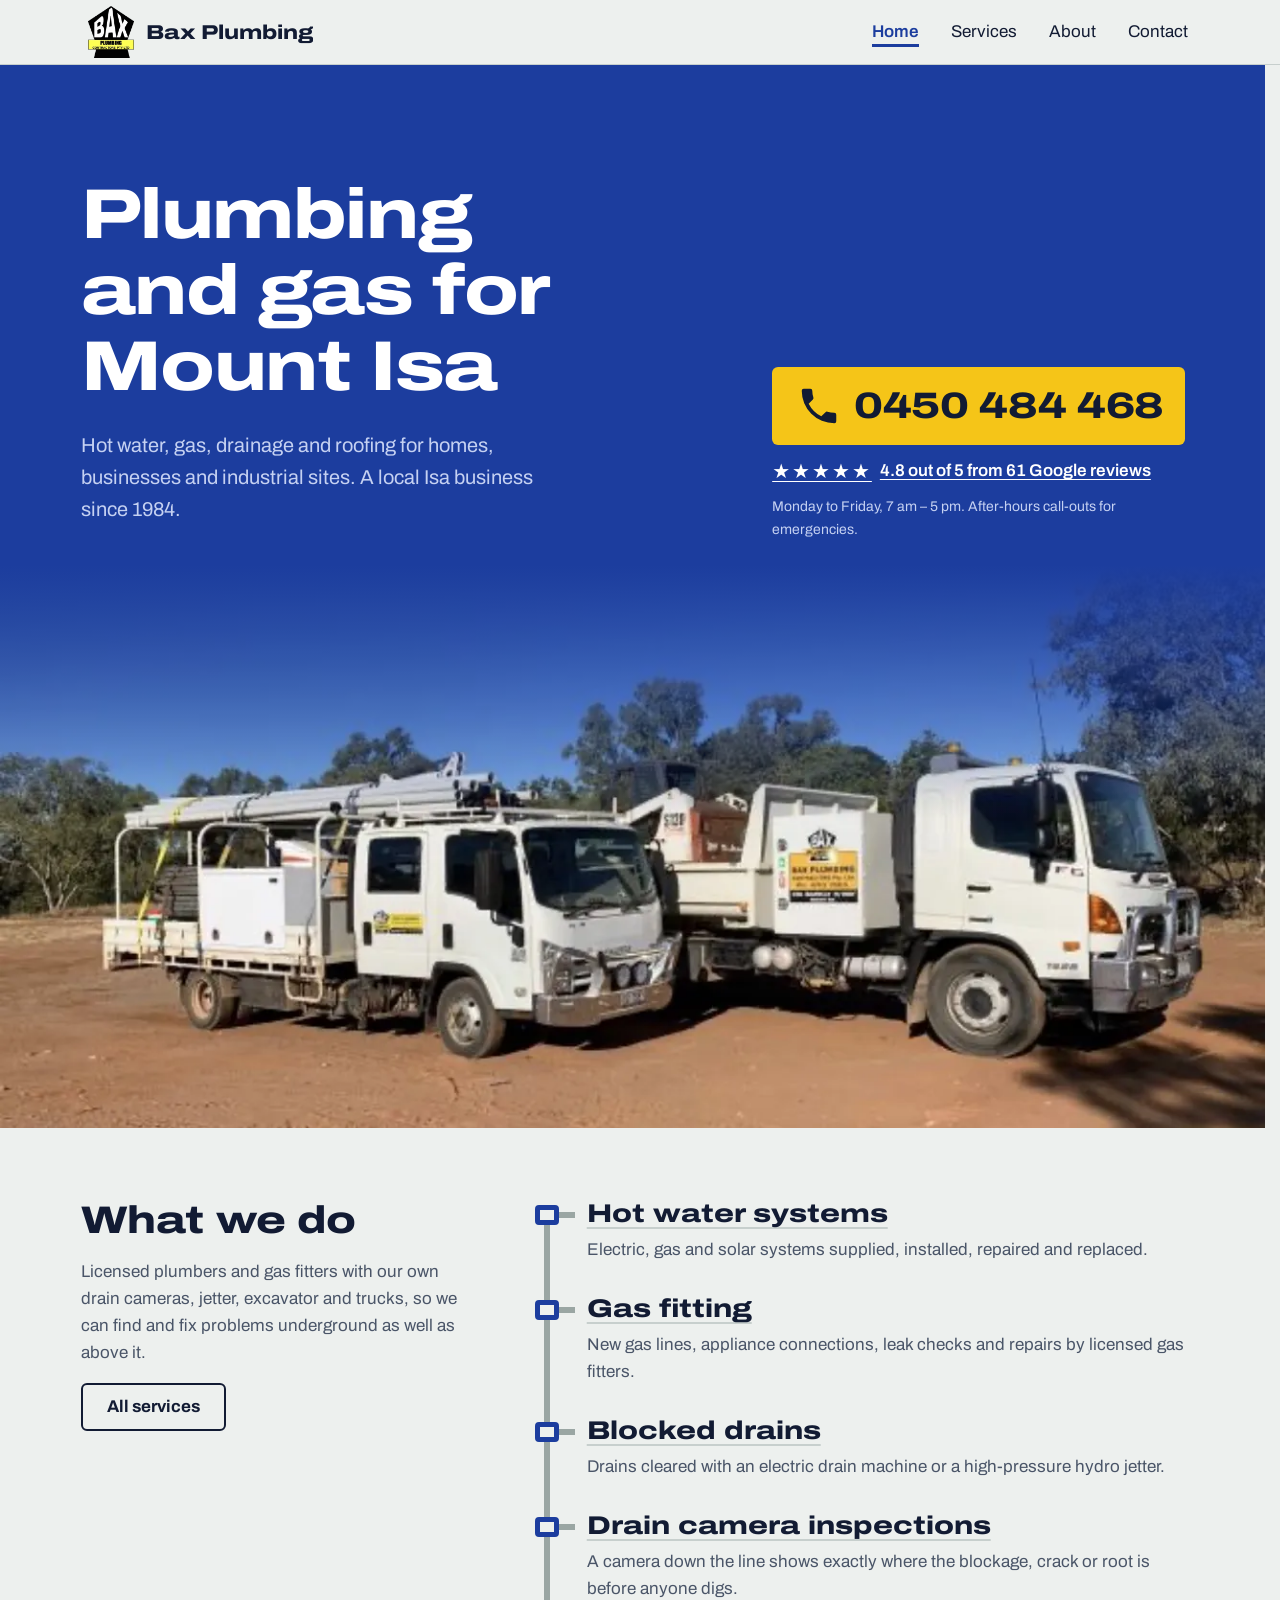
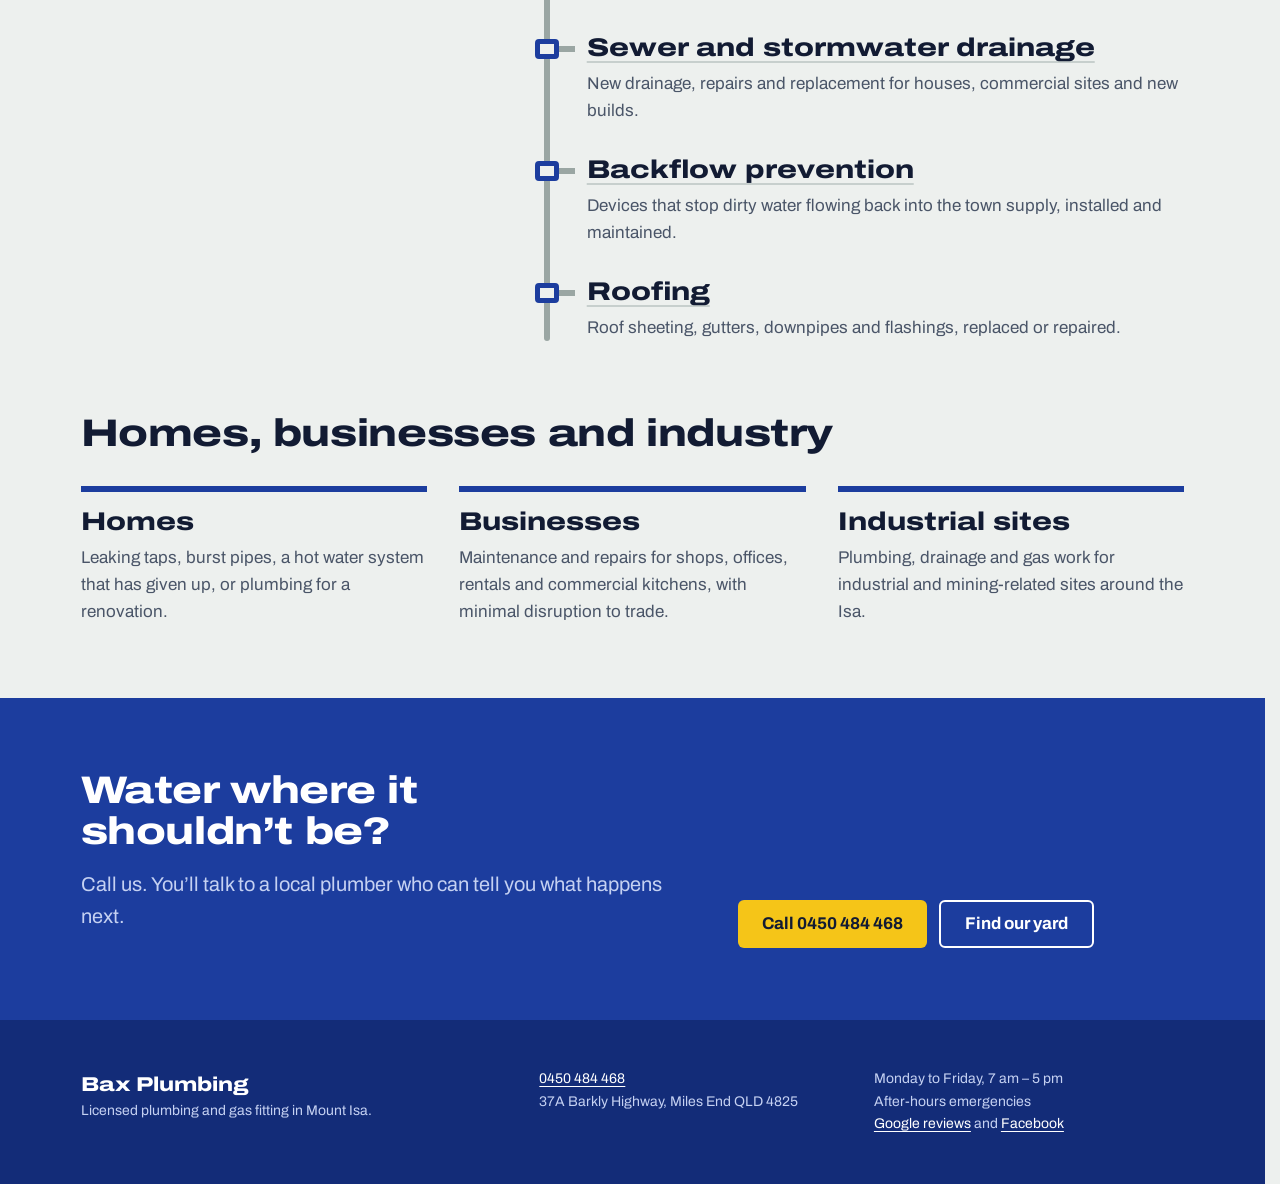
==== commit 5e51a5fd: "Add Bax logo, real photos, roofing and since-1984 details - Logo in the menu bar via a new optional " ====
--- a/index.html
+++ b/index.html
@@ -4,7 +4,18 @@
   <meta charset="utf-8">
   <meta name="viewport" content="width=device-width, initial-scale=1">
   <title>Bax Plumbing | Plumbers and gas fitters in Mount Isa</title>
-  <meta name="description" content="Bax Plumbing: hot water, gas fitting, drain clearing, drain cameras and backflow prevention for homes, businesses and industry in Mount Isa. Local for more than 40 years.">
+  <meta name="description" content="Bax Plumbing: hot water, gas fitting, drain clearing, drain cameras and backflow prevention for homes, businesses and industry in Mount Isa. Local since 1984.">
+  <link rel="icon" href="favicon-32.png" type="image/png" sizes="32x32">
+  <link rel="apple-touch-icon" href="apple-touch-icon.png">
+  <meta property="og:type" content="website">
+  <meta property="og:site_name" content="Bax Plumbing">
+  <meta property="og:title" content="Bax Plumbing | Plumbers and gas fitters in Mount Isa">
+  <meta property="og:description" content="Bax Plumbing: hot water, gas fitting, drain clearing, drain cameras and backflow prevention for homes, businesses and industry in Mount Isa. Local since 1984.">
+  <meta property="og:url" content="https://www.baxplumbing.com.au/">
+  <meta property="og:image" content="https://www.baxplumbing.com.au/assets/images/og-bax-plumbing.jpg">
+  <meta property="og:image:width" content="1200">
+  <meta property="og:image:height" content="630">
+  <meta property="og:locale" content="en_AU">
   <link rel="preload" href="assets/fonts/archivo-variable-latin.woff2" as="font" type="font/woff2" crossorigin>
   <link rel="stylesheet" href="assets/css/theme.css">
   <link rel="stylesheet" href="assets/css/main.css">
@@ -15,6 +26,10 @@
     "@context": "https://schema.org",
     "@type": "Plumber",
     "name": "Bax Plumbing Pty Ltd",
+    "url": "https://www.baxplumbing.com.au/",
+    "logo": "https://www.baxplumbing.com.au/assets/images/bax-logo.webp",
+    "image": "https://www.baxplumbing.com.au/assets/images/og-bax-plumbing.jpg",
+    "foundingDate": "1984",
     "telephone": "+61 450 484 468",
     "address": {
       "@type": "PostalAddress",
@@ -38,7 +53,7 @@
       <div class="wrap hero__inner">
         <div>
           <h1 id="hero-title">Plumbing and gas for Mount Isa</h1>
-          <p class="lede">Hot water, gas fitting, drains and backflow for homes, businesses and industrial sites. A local Isa business for more than 40 years.</p>
+          <p class="lede">Hot water, gas, drainage and roofing for homes, businesses and industrial sites. A local Isa business since 1984.</p>
         </div>
         <div class="hero__call">
           <a class="btn btn--call hero__phone" href="tel:+61450484468">
@@ -52,16 +67,19 @@
           <p class="hero__note muted">Monday to Friday, 7 am – 5 pm. After-hours call-outs for emergencies.</p>
         </div>
       </div>
-      <svg class="hero__skyline" viewBox="0 0 1440 140" preserveAspectRatio="xMidYMax slice" aria-hidden="true" focusable="false">
-        <path fill="currentColor" d="M0 112 L90 96 L170 104 L260 78 L330 88 L410 62 L470 74 L540 58 L610 80 L690 70 L760 90 L840 84 L905 98 L905 22 L917 22 L917 98 L955 96 L955 48 L964 48 L964 96 L1010 92 L1090 70 L1160 82 L1230 64 L1300 86 L1370 80 L1440 92 L1440 140 L0 140 Z"/>
-      </svg>
+      <figure class="hero__photo">
+        <img src="assets/images/bax-trucks-red-dirt-1320.webp"
+          srcset="assets/images/bax-trucks-red-dirt-760.webp 760w, assets/images/bax-trucks-red-dirt-1320.webp 1320w"
+          sizes="100vw" width="1320" height="981" fetchpriority="high"
+          alt="Two white Bax Plumbing trucks, a crew-cab with a pipe rack and a tipper carrying a skid steer, parked on red dirt under a clear blue sky.">
+      </figure>
     </section>
 
     <section class="section" aria-labelledby="services-title">
       <div class="wrap split">
         <div class="section__head">
           <h2 id="services-title">What we do</h2>
-          <p>Licensed plumbers and gas fitters, with the gear to find and fix problems underground as well as above it.</p>
+          <p>Licensed plumbers and gas fitters with our own drain cameras, jetter, excavator and trucks, so we can find and fix problems underground as well as above it.</p>
           <a class="btn btn--plain" href="services.html">All services</a>
         </div>
         <ul class="pipe-run">
@@ -88,6 +106,10 @@
           <li>
             <h3><a href="services.html#backflow">Backflow prevention</a></h3>
             <p>Devices that stop dirty water flowing back into the town supply, installed and maintained.</p>
+          </li>
+          <li>
+            <h3><a href="services.html#roofing">Roofing</a></h3>
+            <p>Roof sheeting, gutters, downpipes and flashings, replaced or repaired.</p>
           </li>
         </ul>
       </div>
--- a/assets/css/main.css
+++ b/assets/css/main.css
@@ -174,7 +174,7 @@
   display: grid;
   gap: var(--space-6);
   padding-top: var(--space-8);
-  padding-bottom: var(--space-6);
+  padding-bottom: var(--space-5);
 }
 
 .hero h1 {
@@ -207,13 +207,30 @@
   font-size: var(--text-sm);
 }
 
-/* Skyline: the ranges and mine stacks of Mount Isa, cut out of the page
-   colour so the page below rises into the hero like the horizon. */
-.hero__skyline {
+/*
+  Hero photo: the trucks on red dirt. The cobalt band fades into the photo's
+  own sky, so the hero reads as one outback sky from the headline down.
+*/
+.hero__photo {
+  position: relative;
+  margin: 0;
+  height: clamp(15rem, 44vw, 36rem);
+}
+
+.hero__photo img {
   width: 100%;
-  height: clamp(4.5rem, 11vw, 9rem);
-  color: var(--colour-paper);
-  margin-bottom: -1px;
+  height: 100%;
+  object-fit: cover;
+  object-position: 50% 42%;
+}
+
+.hero__photo::before {
+  content: "";
+  position: absolute;
+  inset: 0 0 auto;
+  height: 45%;
+  background: linear-gradient(var(--colour-sky), transparent);
+  pointer-events: none;
 }
 
 @media (min-width: 900px) {
@@ -637,19 +654,21 @@
   color: var(--colour-ink-muted);
 }
 
-/* Portrait photos stay narrow so they never look stretched */
-.photo--portrait {
-  max-width: 22rem;
-}
-
-.with-photo {
+/* Equipment gallery (About page): one wide photo over two */
+.gallery {
   display: grid;
   gap: var(--space-6);
-  margin-top: var(--space-7);
-}
-
-.with-photo h2 {
-  margin-top: 0;
+}
+
+.gallery .photo {
+  max-width: none;
+}
+
+/* The wide photo is cropped to a letterbox so it shows the gear, not the dirt */
+.gallery__wide img {
+  aspect-ratio: 2 / 1;
+  object-fit: cover;
+  object-position: 50% 60%;
 }
 
 .contact-grid {
@@ -658,11 +677,6 @@
 }
 
 @media (min-width: 900px) {
-  .with-photo {
-    grid-template-columns: minmax(0, 1.4fr) minmax(0, 1fr);
-    align-items: start;
-  }
-
   .contact-grid {
     grid-template-columns: minmax(0, 1fr) minmax(0, 1fr);
     align-items: start;
@@ -673,3 +687,13 @@
     grid-template-columns: 1fr;
   }
 }
+
+@media (min-width: 768px) {
+  .gallery {
+    grid-template-columns: repeat(2, minmax(0, 1fr));
+  }
+
+  .gallery__wide {
+    grid-column: 1 / -1;
+  }
+}
--- a/assets/components/nav/nav.css
+++ b/assets/components/nav/nav.css
@@ -5,13 +5,19 @@
   Breakpoint: the mobile menu applies under 768 px. This must match
   DESKTOP_QUERY in nav.js.
 
-  Do not add transform, filter or backdrop-filter to .site-header: they
-  would trap the fixed mobile panel inside the header.
+  How the bar stays at the top: the <header data-site-nav> element stays in
+  the page as a spacer of the bar's height, and .site-nav__frame inside it
+  is position: fixed. This replaces position: sticky, which on iPhone
+  (Safari, and Chrome, which uses the same engine) could slide out of view
+  or hide under the address bar when scrolling back up.
+
+  Do not add transform, filter or backdrop-filter to .site-header or
+  .site-nav__frame: they would trap the fixed mobile panel inside them.
 */
 
 /*
   Sections reached from a link (in the menu, in the page, or from another
-  page) stop just below the sticky header instead of underneath it.
+  page) stop just below the fixed header instead of underneath it.
   Set on elements with an id rather than as scroll-padding on <html>:
   scroll-padding makes the page jump when the header itself gets focus.
 */
@@ -19,18 +25,28 @@
   scroll-margin-top: calc(var(--nav-bar-height) + var(--space-4));
 }
 
-/* Reserve the bar's space before the script runs, so the page does not jump. */
+/*
+  The header element is a spacer: it holds the bar's space in the page
+  (before and after the script runs) so content never sits under the bar.
+*/
 [data-site-nav] {
-  min-height: var(--nav-bar-height);
+  display: block;
+  min-height: calc(var(--nav-bar-height) + 1px);
 }
 
 .site-header {
-  position: sticky;
+  font-family: var(--font-body);
+}
+
+/* The bar itself, pinned to the top of the screen */
+.site-nav__frame {
+  position: fixed;
   top: 0;
+  right: 0;
+  left: 0;
   z-index: var(--z-nav);
   background: var(--colour-paper);
   border-bottom: 1px solid var(--colour-line);
-  font-family: var(--font-body);
 }
 
 .site-nav__bar {
@@ -46,10 +62,10 @@
 
 /* Skip link: hidden until it receives keyboard focus */
 .site-nav__skip {
-  position: absolute;
+  position: fixed;
   top: var(--space-2);
   left: var(--space-2);
-  z-index: 1;
+  z-index: calc(var(--z-nav) + 1);
   padding: var(--space-2) var(--space-4);
   background: var(--colour-accent);
   color: var(--colour-on-accent);
@@ -63,11 +79,26 @@
 }
 
 .site-nav__brand {
+  display: flex;
+  align-items: center;
+  gap: var(--space-3);
+  min-width: 0;
   font-family: var(--font-display);
   font-size: var(--text-lg);
-  font-weight: 600;
+  font-stretch: var(--display-stretch, normal);
+  font-weight: var(--display-weight, 600);
   color: var(--colour-ink);
   text-decoration: none;
+}
+
+/* Optional logo (NAV_CONFIG.logo): sized to sit inside the bar */
+.site-nav__logo {
+  flex: none;
+  width: auto;
+  height: calc(var(--nav-bar-height) - var(--space-3));
+}
+
+.site-nav__name {
   white-space: nowrap;
   overflow: hidden;
   text-overflow: ellipsis;
@@ -235,7 +266,7 @@
 /*
   Stops the page behind the open mobile menu from scrolling.
   Lock <html> only: putting overflow: hidden on <body> as well makes the body
-  its own scroll container, which breaks the sticky header on scrolled pages.
+  its own scroll container, which used to break the header on scrolled pages.
 */
 html.site-nav-lock {
   overflow: hidden;
